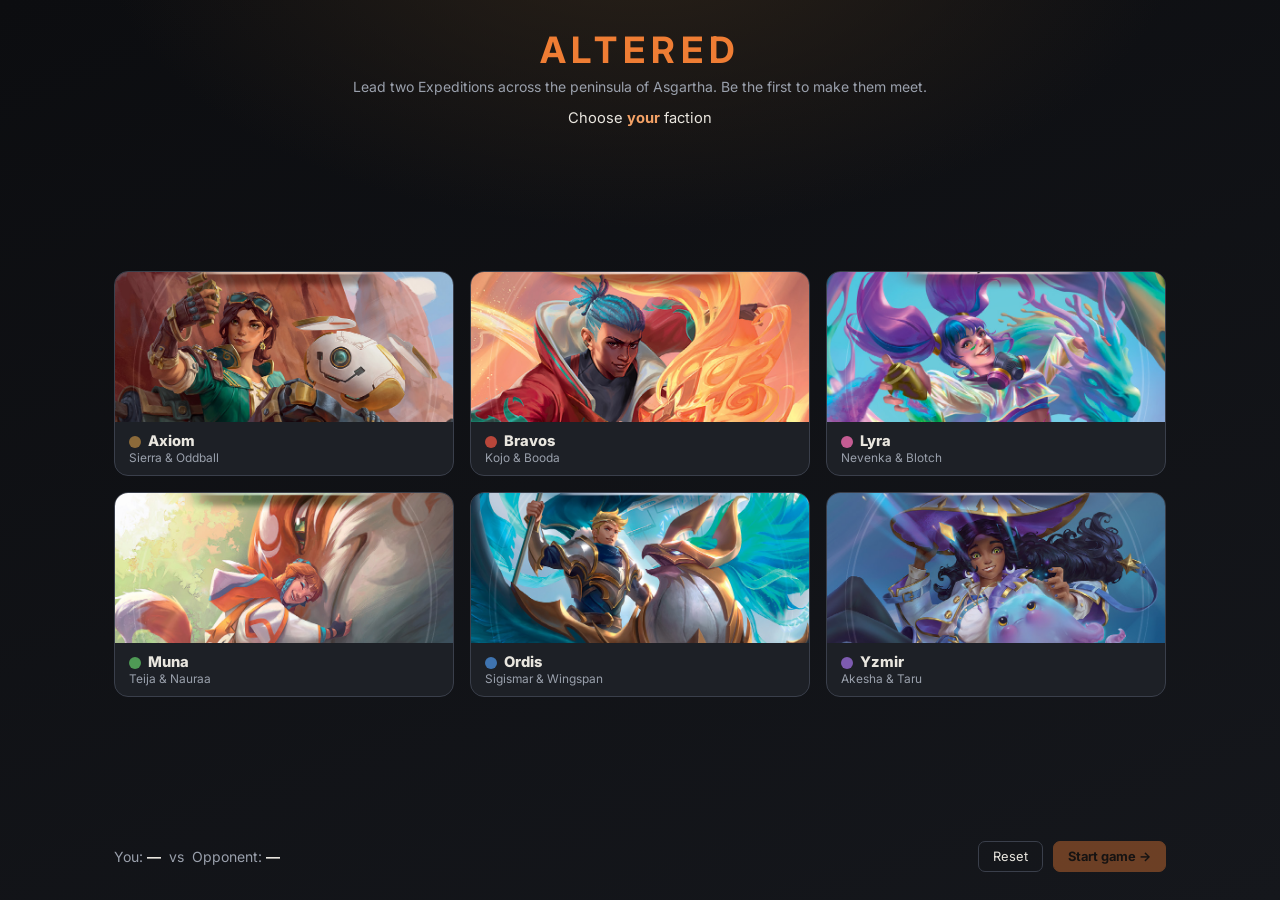
==== deck_select.html @ 583c6515 "Initial game version" ====
<!DOCTYPE html>
<html lang="en">
<head>
  <meta charset="UTF-8">
  <meta name="viewport" content="width=device-width, initial-scale=1.0">
  <title>Altered TCG — Choose Decks</title>
  <link rel="preconnect" href="https://fonts.googleapis.com">
  <link href="https://fonts.googleapis.com/css2?family=Inter:wght@400;600;700;800&display=swap" rel="stylesheet">
  <link rel="stylesheet" href="css/base.css">
  <link rel="stylesheet" href="css/deck_select.css">
  <script src="js/version.js"></script>
</head>
<body>
  <div id="select-screen">
    <header>
      <h1>ALTERED</h1>
      <p class="tagline">Lead two Expeditions across the peninsula of Asgartha. Be the first to make them meet.</p>
      <p class="step" id="step-label">Choose <b>your</b> faction</p>
    </header>
    <div class="deck-grid" id="deck-grid"></div>
    <footer>
      <div class="chosen" id="chosen"></div>
      <div class="actions">
        <button class="ghost-btn" id="btn-reset">Reset</button>
        <button class="primary-btn" id="btn-start" disabled>Start game →</button>
      </div>
    </footer>
  </div>
  <div id="card-preview"></div>
  <script src="js/cards.js"></script>
  <script src="js/deck_select.js"></script>
</body>
</html>
---- css/base.css ----
/* base.css — design tokens, reset, page shell. Dark slate with the playmat's
   warm orange accent. */
:root {
  --bg-0: #0c0d10;
  --bg-1: #15171c;
  --bg-2: #1d2026;
  --bg-3: #282c34;
  --line: #3a3f4b;
  --ink: #e9e6df;
  --muted: #9aa0ac;
  --accent: #ef7d34;          /* playmat orange */
  --accent-soft: #f4a266;
  --good: #5fcf80;
  --bad: #ff6b6b;
  --forest: #4aa758;
  --mountain: #d98a3a;
  --water: #4a9fd8;
  --you: #46b3e6;
  --opp: #e8634a;
  --card-radius: 7px;
  --shadow: 0 5px 16px rgba(0, 0, 0, 0.5);
  /* Faction hues */
  --AX: #8c6a3a; --BR: #b8463a; --LY: #c45c93; --MU: #4f9a55; --OR: #3f74b0; --YZ: #7d5bb0;
  font-size: 14px;
}

* { box-sizing: border-box; margin: 0; padding: 0; }

body {
  font-family: 'Inter', 'Segoe UI', system-ui, sans-serif;
  color: var(--ink);
  background:
    radial-gradient(900px 500px at 50% -8%, #2a2118 0%, transparent 60%),
    linear-gradient(160deg, var(--bg-0), var(--bg-1));
  min-height: 100vh;
  overflow: hidden;
}

h1, h2, h3 { font-weight: 700; letter-spacing: 0.01em; }

#layout { display: grid; grid-template-columns: 1fr 290px; height: 100vh; }

::-webkit-scrollbar { width: 8px; height: 8px; }
::-webkit-scrollbar-thumb { background: var(--bg-3); border-radius: 6px; }
::-webkit-scrollbar-track { background: transparent; }

button {
  cursor: pointer; font-family: inherit; color: var(--ink);
  background: var(--bg-3); border: 1px solid var(--line); border-radius: 7px;
  padding: 7px 14px; font-size: 0.92rem; transition: background 0.12s, border-color 0.12s;
}
button:hover:not(:disabled) { background: #333945; border-color: var(--accent); }
button:disabled { cursor: not-allowed; opacity: 0.4; }
.primary-btn { background: var(--accent); border-color: var(--accent); color: #1a0f06; font-weight: 700; }
.primary-btn:hover:not(:disabled) { background: var(--accent-soft); }
.ghost-btn { background: transparent; }
---- css/deck_select.css ----
/* deck_select.css — faction selection screen */
#select-screen { max-width: 1100px; margin: 0 auto; padding: 28px 24px; height: 100vh; display: flex; flex-direction: column; }
#select-screen header { text-align: center; margin-bottom: 18px; }
#select-screen h1 { font-size: 2.6rem; letter-spacing: 0.16em; color: var(--accent); }
.tagline { color: var(--muted); margin-top: 6px; }
.step { margin-top: 14px; font-size: 1.05rem; }
.step b { color: var(--accent-soft); }

.deck-grid { display: grid; grid-template-columns: repeat(3, 1fr); gap: 16px; flex: 1 1 auto; align-content: center; }
.deck-tile {
  position: relative; border: 1px solid var(--line); border-radius: 14px; overflow: hidden; cursor: pointer;
  background: var(--bg-2); transition: transform 0.13s, border-color 0.13s, box-shadow 0.13s; display: flex; flex-direction: column;
}
.deck-tile:hover { transform: translateY(-4px); border-color: var(--accent); box-shadow: var(--shadow); }
.deck-tile img { width: 100%; height: 150px; object-fit: cover; object-position: center 22%; }
.deck-tile .info { padding: 10px 14px; }
.deck-tile .fac { font-weight: 800; font-size: 1.05rem; }
.deck-tile .hero { color: var(--muted); font-size: 0.85rem; }
.deck-tile .fac-chip { display: inline-block; width: 12px; height: 12px; border-radius: 50%; margin-right: 7px; vertical-align: middle; }
.deck-tile.sel-you { border-color: var(--you); box-shadow: 0 0 0 2px var(--you); }
.deck-tile.sel-opp { border-color: var(--opp); box-shadow: 0 0 0 2px var(--opp); }
.deck-tile .pick-badge {
  position: absolute; top: 10px; right: 10px; padding: 4px 10px; border-radius: 20px; font-size: 0.75rem; font-weight: 800; color: #0c0d10;
}
.deck-tile.sel-you .pick-badge { background: var(--you); } .deck-tile.sel-opp .pick-badge { background: var(--opp); }

footer { display: flex; justify-content: space-between; align-items: center; margin-top: 18px; }
.chosen { color: var(--muted); }
.chosen b { color: var(--ink); }
.actions { display: flex; gap: 10px; }
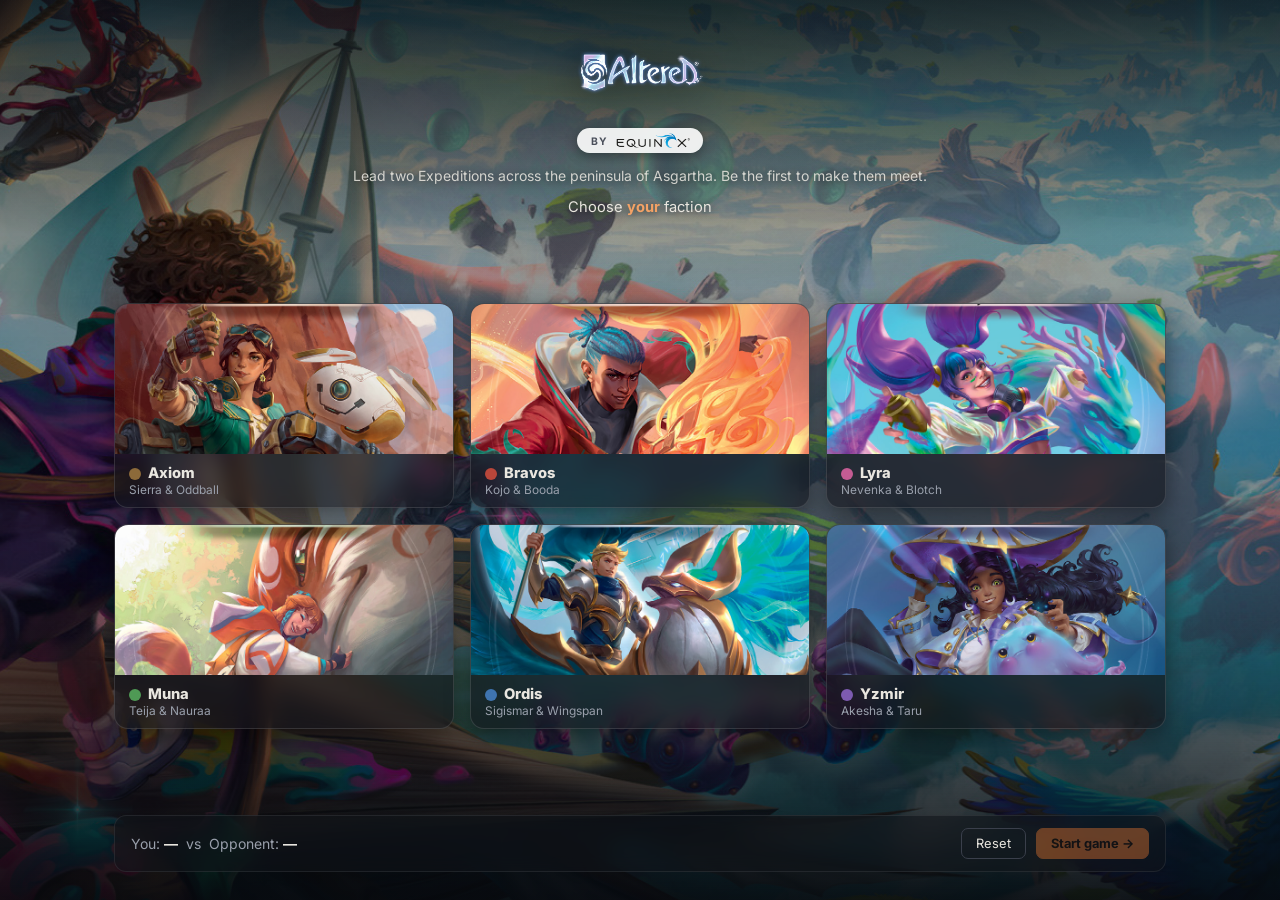
==== commit de01d6c8: "Revamp deck-select: Altered/Equinox branding + animated key-art background - Replace the ALTERED wor" ====
--- a/deck_select.html
+++ b/deck_select.html
@@ -11,9 +11,14 @@
   <script src="js/version.js"></script>
 </head>
 <body>
+  <div id="bg-stage" aria-hidden="true"></div>
+  <div id="bg-scrim" aria-hidden="true"></div>
   <div id="select-screen">
     <header>
-      <h1>ALTERED</h1>
+      <div class="brand">
+        <img class="brand-logo" src="assets/logos/altered-logo-color.png" alt="Altered">
+        <div class="brand-by"><span>by</span><img src="assets/logos/equinox-logo-black.png" alt="Equinox"></div>
+      </div>
       <p class="tagline">Lead two Expeditions across the peninsula of Asgartha. Be the first to make them meet.</p>
       <p class="step" id="step-label">Choose <b>your</b> faction</p>
     </header>
@@ -27,6 +32,7 @@
     </footer>
   </div>
   <div id="card-preview"></div>
+  <script src="js/bg_slideshow.js"></script>
   <script src="js/cards.js"></script>
   <script src="js/deck_select.js"></script>
 </body>
--- a/css/base.css
+++ b/css/base.css
@@ -19,6 +19,7 @@
   --opp: #e8634a;
   --card-radius: 7px;
   --shadow: 0 5px 16px rgba(0, 0, 0, 0.5);
+  --frame: rgba(255, 255, 255, 0.72);    /* playmat zone-frame lines */
   /* Faction hues */
   --AX: #8c6a3a; --BR: #b8463a; --LY: #c45c93; --MU: #4f9a55; --OR: #3f74b0; --YZ: #7d5bb0;
   font-size: 14px;
--- a/css/deck_select.css
+++ b/css/deck_select.css
@@ -1,30 +1,107 @@
 /* deck_select.css — faction selection screen */
-#select-screen { max-width: 1100px; margin: 0 auto; padding: 28px 24px; height: 100vh; display: flex; flex-direction: column; }
+
+/* On this screen the animated key-art is the backdrop; drop the base gradient. */
+body { background: #07090d; }
+
+/* ---- Animated background slideshow ---------------------------------- */
+#bg-stage { position: fixed; inset: 0; z-index: 0; overflow: hidden; background: #07090d; }
+#bg-scrim {
+  position: fixed; inset: 0; z-index: 1; pointer-events: none;
+  background:
+    radial-gradient(130% 90% at 50% -10%, rgba(7, 9, 13, 0.28), transparent 55%),
+    linear-gradient(180deg,
+      rgba(7, 9, 13, 0.80) 0%,
+      rgba(7, 9, 13, 0.34) 26%,
+      rgba(7, 9, 13, 0.40) 64%,
+      rgba(7, 9, 13, 0.94) 100%);
+}
+.bg-slide {
+  position: absolute; inset: 0; opacity: 0;
+  transition: opacity 1.6s ease-in-out; will-change: opacity;
+}
+.bg-slide.active { opacity: 1; }
+.bg-slide .kb {
+  position: absolute; inset: -8%;
+  background-size: cover; background-position: center;
+  transform-origin: center; will-change: transform;
+}
+
+@keyframes kb1 { from { transform: scale(1.00) translate(0, 0); }      to { transform: scale(1.13) translate(-3%, -2%); } }
+@keyframes kb2 { from { transform: scale(1.14) translate(2%, 2%); }     to { transform: scale(1.00) translate(0, 0); } }
+@keyframes kb3 { from { transform: scale(1.05) translate(-2%, 2%); }    to { transform: scale(1.16) translate(2%, -2%); } }
+@keyframes kb4 { from { transform: scale(1.08) translate(3%, -2%); }    to { transform: scale(1.17) translate(-2%, 2%); } }
+@keyframes kb5 { from { transform: scale(1.00) translate(0, -3%); }     to { transform: scale(1.13) translate(0, 3%); } }
+@keyframes kb6 { from { transform: scale(1.15) translate(-3%, 0); }     to { transform: scale(1.05) translate(3%, 0); } }
+.bg-slide .kb.kb1 { animation: kb1 18s ease-out forwards; }
+.bg-slide .kb.kb2 { animation: kb2 18s ease-out forwards; }
+.bg-slide .kb.kb3 { animation: kb3 18s ease-out forwards; }
+.bg-slide .kb.kb4 { animation: kb4 18s ease-out forwards; }
+.bg-slide .kb.kb5 { animation: kb5 18s ease-out forwards; }
+.bg-slide .kb.kb6 { animation: kb6 18s ease-out forwards; }
+
+@media (prefers-reduced-motion: reduce) {
+  .bg-slide { transition: none; }
+  .bg-slide .kb { animation: none !important; }
+}
+
+/* ---- Layout --------------------------------------------------------- */
+#select-screen {
+  position: relative; z-index: 2;
+  max-width: 1100px; margin: 0 auto; padding: 28px 24px; height: 100vh;
+  display: flex; flex-direction: column;
+}
 #select-screen header { text-align: center; margin-bottom: 18px; }
-#select-screen h1 { font-size: 2.6rem; letter-spacing: 0.16em; color: var(--accent); }
-.tagline { color: var(--muted); margin-top: 6px; }
-.step { margin-top: 14px; font-size: 1.05rem; }
+
+/* ---- Branding ------------------------------------------------------- */
+.brand { display: flex; flex-direction: column; align-items: center; gap: 8px; }
+.brand-logo {
+  height: 92px; max-width: 86%; object-fit: contain;
+  filter: drop-shadow(0 6px 22px rgba(0, 0, 0, 0.55));
+}
+.brand-by {
+  display: inline-flex; align-items: center; gap: 8px;
+  padding: 5px 13px 5px 14px; border-radius: 999px;
+  background: rgba(255, 255, 255, 0.9); backdrop-filter: blur(3px);
+  box-shadow: 0 3px 12px rgba(0, 0, 0, 0.35);
+}
+.brand-by span {
+  color: #4a4f5b; font-size: 0.74rem; font-weight: 700;
+  letter-spacing: 0.08em; text-transform: uppercase;
+}
+.brand-by img { height: 15px; display: block; }
+
+.tagline { color: var(--ink); opacity: 0.86; margin-top: 14px; text-shadow: 0 1px 8px rgba(0, 0, 0, 0.7); }
+.step { margin-top: 14px; font-size: 1.05rem; text-shadow: 0 1px 8px rgba(0, 0, 0, 0.7); }
 .step b { color: var(--accent-soft); }
 
+/* ---- Faction grid (glass tiles over the art) ------------------------ */
 .deck-grid { display: grid; grid-template-columns: repeat(3, 1fr); gap: 16px; flex: 1 1 auto; align-content: center; }
 .deck-tile {
-  position: relative; border: 1px solid var(--line); border-radius: 14px; overflow: hidden; cursor: pointer;
-  background: var(--bg-2); transition: transform 0.13s, border-color 0.13s, box-shadow 0.13s; display: flex; flex-direction: column;
+  position: relative; border: 1px solid rgba(255, 255, 255, 0.12); border-radius: 14px; overflow: hidden; cursor: pointer;
+  background: rgba(18, 20, 26, 0.62); backdrop-filter: blur(10px) saturate(120%);
+  box-shadow: 0 8px 24px rgba(0, 0, 0, 0.45);
+  transition: transform 0.13s, border-color 0.13s, box-shadow 0.13s; display: flex; flex-direction: column;
 }
-.deck-tile:hover { transform: translateY(-4px); border-color: var(--accent); box-shadow: var(--shadow); }
+.deck-tile:hover { transform: translateY(-4px); border-color: var(--accent); box-shadow: 0 12px 30px rgba(0, 0, 0, 0.6); }
 .deck-tile img { width: 100%; height: 150px; object-fit: cover; object-position: center 22%; }
 .deck-tile .info { padding: 10px 14px; }
 .deck-tile .fac { font-weight: 800; font-size: 1.05rem; }
 .deck-tile .hero { color: var(--muted); font-size: 0.85rem; }
 .deck-tile .fac-chip { display: inline-block; width: 12px; height: 12px; border-radius: 50%; margin-right: 7px; vertical-align: middle; }
-.deck-tile.sel-you { border-color: var(--you); box-shadow: 0 0 0 2px var(--you); }
-.deck-tile.sel-opp { border-color: var(--opp); box-shadow: 0 0 0 2px var(--opp); }
+.deck-tile.sel-you { border-color: var(--you); box-shadow: 0 0 0 2px var(--you), 0 8px 24px rgba(0, 0, 0, 0.45); }
+.deck-tile.sel-opp { border-color: var(--opp); box-shadow: 0 0 0 2px var(--opp), 0 8px 24px rgba(0, 0, 0, 0.45); }
 .deck-tile .pick-badge {
   position: absolute; top: 10px; right: 10px; padding: 4px 10px; border-radius: 20px; font-size: 0.75rem; font-weight: 800; color: #0c0d10;
 }
 .deck-tile.sel-you .pick-badge { background: var(--you); } .deck-tile.sel-opp .pick-badge { background: var(--opp); }
 
-footer { display: flex; justify-content: space-between; align-items: center; margin-top: 18px; }
+/* ---- Footer --------------------------------------------------------- */
+footer {
+  display: flex; justify-content: space-between; align-items: center; margin-top: 18px;
+  padding: 12px 16px; border-radius: 12px;
+  background: rgba(18, 20, 26, 0.55); backdrop-filter: blur(10px);
+  border: 1px solid rgba(255, 255, 255, 0.08);
+}
 .chosen { color: var(--muted); }
 .chosen b { color: var(--ink); }
 .actions { display: flex; gap: 10px; }
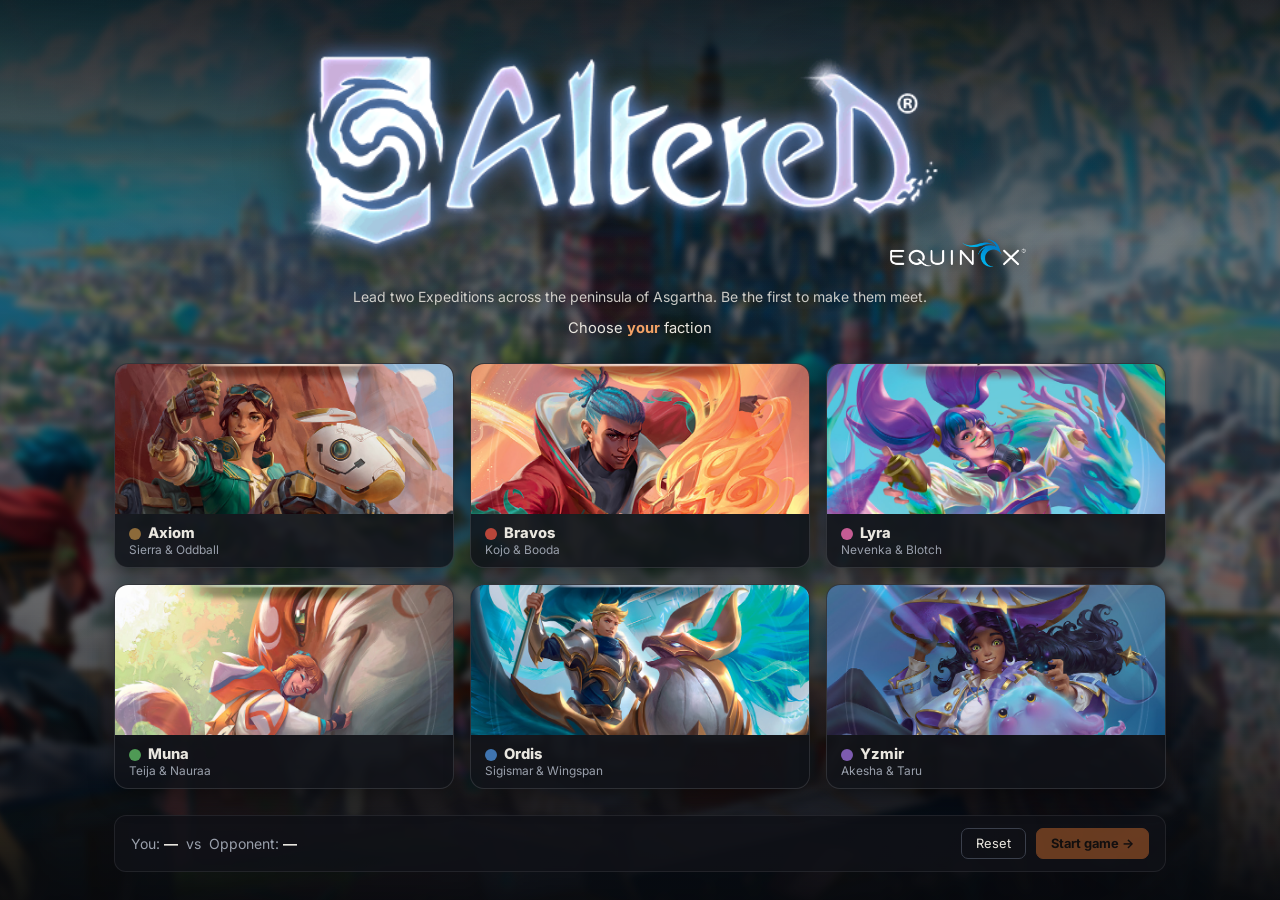
==== commit 5928d19c: "deck-select: white Equinox mark tucked under logo's bottom-right (no pill/BY) Drop the 'BY' label an" ====
--- a/deck_select.html
+++ b/deck_select.html
@@ -17,7 +17,7 @@
     <header>
       <div class="brand">
         <img class="brand-logo" src="assets/logos/altered-logo-color.png" alt="Altered">
-        <div class="brand-by"><span>by</span><img src="assets/logos/equinox-logo-black.png" alt="Equinox"></div>
+        <img class="brand-eq" src="assets/logos/equinox-logo-white.png" alt="by Equinox">
       </div>
       <p class="tagline">Lead two Expeditions across the peninsula of Asgartha. Be the first to make them meet.</p>
       <p class="step" id="step-label">Choose <b>your</b> faction</p>
--- a/css/deck_select.css
+++ b/css/deck_select.css
@@ -24,6 +24,10 @@
   position: absolute; inset: -8%;
   background-size: cover; background-position: center;
   transform-origin: center; will-change: transform;
+  /* Color-grade + soft focus so the art reads as a backdrop, not foreground.
+     A regular filter rasterizes with the layer (once per image), so unlike
+     backdrop-filter it does NOT recompute every animation frame. */
+  filter: brightness(0.72) contrast(1.05) saturate(1.12) blur(3px);
 }
 
 @keyframes kb1 { from { transform: scale(1.00) translate(0, 0); }      to { transform: scale(1.13) translate(-3%, -2%); } }
@@ -53,22 +57,20 @@
 #select-screen header { text-align: center; margin-bottom: 18px; }
 
 /* ---- Branding ------------------------------------------------------- */
-.brand { display: flex; flex-direction: column; align-items: center; gap: 8px; }
+.brand { position: relative; display: inline-block; }
 .brand-logo {
-  height: 92px; max-width: 86%; object-fit: contain;
-  filter: drop-shadow(0 6px 22px rgba(0, 0, 0, 0.55));
+  display: block;
+  height: 27vh; max-height: 380px; max-width: 94%; object-fit: contain;
+  filter: drop-shadow(0 8px 30px rgba(0, 0, 0, 0.6));
 }
-.brand-by {
-  display: inline-flex; align-items: center; gap: 8px;
-  padding: 5px 13px 5px 14px; border-radius: 999px;
-  background: rgba(255, 255, 255, 0.9); backdrop-filter: blur(3px);
-  box-shadow: 0 3px 12px rgba(0, 0, 0, 0.35);
+/* White Equinox sub-brand tucked under the wordmark's bottom-right, nudged right. */
+.brand-eq {
+  position: absolute; right: 0; bottom: 4px;
+  transform: translateX(32px);
+  height: clamp(22px, 3.1vh, 36px); object-fit: contain;
+  filter: drop-shadow(0 2px 7px rgba(0, 0, 0, 0.7));
+  pointer-events: none;
 }
-.brand-by span {
-  color: #4a4f5b; font-size: 0.74rem; font-weight: 700;
-  letter-spacing: 0.08em; text-transform: uppercase;
-}
-.brand-by img { height: 15px; display: block; }
 
 .tagline { color: var(--ink); opacity: 0.86; margin-top: 14px; text-shadow: 0 1px 8px rgba(0, 0, 0, 0.7); }
 .step { margin-top: 14px; font-size: 1.05rem; text-shadow: 0 1px 8px rgba(0, 0, 0, 0.7); }
@@ -78,7 +80,7 @@
 .deck-grid { display: grid; grid-template-columns: repeat(3, 1fr); gap: 16px; flex: 1 1 auto; align-content: center; }
 .deck-tile {
   position: relative; border: 1px solid rgba(255, 255, 255, 0.12); border-radius: 14px; overflow: hidden; cursor: pointer;
-  background: rgba(18, 20, 26, 0.62); backdrop-filter: blur(10px) saturate(120%);
+  background: rgba(16, 18, 24, 0.84);
   box-shadow: 0 8px 24px rgba(0, 0, 0, 0.45);
   transition: transform 0.13s, border-color 0.13s, box-shadow 0.13s; display: flex; flex-direction: column;
 }
@@ -99,7 +101,7 @@
 footer {
   display: flex; justify-content: space-between; align-items: center; margin-top: 18px;
   padding: 12px 16px; border-radius: 12px;
-  background: rgba(18, 20, 26, 0.55); backdrop-filter: blur(10px);
+  background: rgba(16, 18, 24, 0.82);
   border: 1px solid rgba(255, 255, 255, 0.08);
 }
 .chosen { color: var(--muted); }
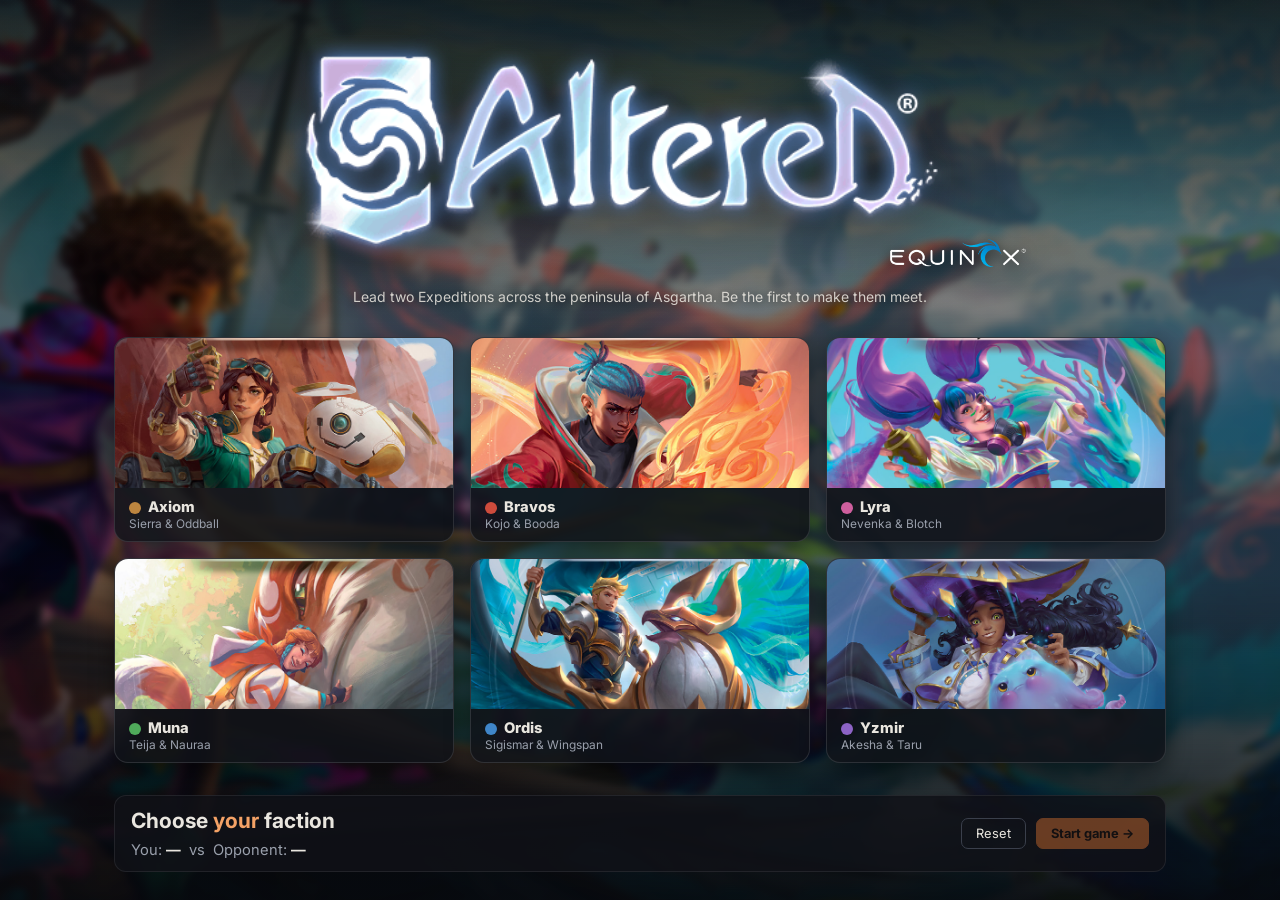
==== commit a2fc2ff5: "deck select: move hint into footer (bigger) + allow mirror matchups Co-Authored-By: Claude Opus 4.8 " ====
--- a/deck_select.html
+++ b/deck_select.html
@@ -20,11 +20,13 @@
         <img class="brand-eq" src="assets/logos/equinox-logo-white.png" alt="by Equinox">
       </div>
       <p class="tagline">Lead two Expeditions across the peninsula of Asgartha. Be the first to make them meet.</p>
-      <p class="step" id="step-label">Choose <b>your</b> faction</p>
     </header>
     <div class="deck-grid" id="deck-grid"></div>
     <footer>
-      <div class="chosen" id="chosen"></div>
+      <div class="footer-text">
+        <p class="step" id="step-label">Choose <b>your</b> faction</p>
+        <div class="chosen" id="chosen"></div>
+      </div>
       <div class="actions">
         <button class="ghost-btn" id="btn-reset">Reset</button>
         <button class="primary-btn" id="btn-start" disabled>Start game →</button>
--- a/css/base.css
+++ b/css/base.css
@@ -8,8 +8,15 @@
   --line: #3a3f4b;
   --ink: #e9e6df;
   --muted: #9aa0ac;
+  /* --accent / --accent-soft / --accent-glow are the live UI theme; ui.js overrides
+     them per the human player's faction (see FACTION_THEME). Default = playmat orange.
+     --accent-glow is an "r, g, b" triple for use inside rgba() glows. */
   --accent: #ef7d34;          /* playmat orange */
   --accent-soft: #f4a266;
+  --accent-glow: 239, 125, 52;
+  /* Opponent accent (bot's faction); ui.js overrides. The .opp-area re-scopes
+     --accent* to these so every accent inside the opponent's board reads as the bot. */
+  --accent-opp: #ef7d34; --accent-opp-soft: #f4a266; --accent-opp-glow: 239, 125, 52;
   --good: #5fcf80;
   --bad: #ff6b6b;
   --forest: #4aa758;
@@ -20,8 +27,10 @@
   --card-radius: 7px;
   --shadow: 0 5px 16px rgba(0, 0, 0, 0.5);
   --frame: rgba(255, 255, 255, 0.72);    /* playmat zone-frame lines */
-  /* Faction hues */
-  --AX: #8c6a3a; --BR: #b8463a; --LY: #c45c93; --MU: #4f9a55; --OR: #3f74b0; --YZ: #7d5bb0;
+  /* Faction hues (deck chips + the per-faction UI accent) */
+  --AX: #bd853f; --BR: #cf4b3c; --LY: #cf5f9e; --MU: #4faa5b; --OR: #3f86c9; --YZ: #8d63c6;
+  /* Brighter "neon" variants — used only for the Hero/Companion track-token rings */
+  --AX-neon: #ffb74d; --BR-neon: #ff5a47; --LY-neon: #ff79c6; --MU-neon: #5fe072; --OR-neon: #54a8ff; --YZ-neon: #b07cff;
   font-size: 14px;
 }
 
--- a/css/deck_select.css
+++ b/css/deck_select.css
@@ -73,7 +73,7 @@
 }
 
 .tagline { color: var(--ink); opacity: 0.86; margin-top: 14px; text-shadow: 0 1px 8px rgba(0, 0, 0, 0.7); }
-.step { margin-top: 14px; font-size: 1.05rem; text-shadow: 0 1px 8px rgba(0, 0, 0, 0.7); }
+.step { margin: 0; font-size: 1.5rem; font-weight: 700; }
 .step b { color: var(--accent-soft); }
 
 /* ---- Faction grid (glass tiles over the art) ------------------------ */
@@ -84,7 +84,7 @@
   box-shadow: 0 8px 24px rgba(0, 0, 0, 0.45);
   transition: transform 0.13s, border-color 0.13s, box-shadow 0.13s; display: flex; flex-direction: column;
 }
-.deck-tile:hover { transform: translateY(-4px); border-color: var(--accent); box-shadow: 0 12px 30px rgba(0, 0, 0, 0.6); }
+.deck-tile:hover { transform: translateY(-4px); border-color: var(--fac, var(--accent)); box-shadow: 0 12px 30px rgba(0, 0, 0, 0.6); }
 .deck-tile img { width: 100%; height: 150px; object-fit: cover; object-position: center 22%; }
 .deck-tile .info { padding: 10px 14px; }
 .deck-tile .fac { font-weight: 800; font-size: 1.05rem; }
@@ -96,6 +96,8 @@
   position: absolute; top: 10px; right: 10px; padding: 4px 10px; border-radius: 20px; font-size: 0.75rem; font-weight: 800; color: #0c0d10;
 }
 .deck-tile.sel-you .pick-badge { background: var(--you); } .deck-tile.sel-opp .pick-badge { background: var(--opp); }
+.deck-tile.sel-both { border-color: var(--you); box-shadow: 0 0 0 2px var(--you), 0 0 0 4px var(--opp), 0 8px 24px rgba(0, 0, 0, 0.45); }
+.deck-tile.sel-both .pick-badge { background: linear-gradient(90deg, var(--you), var(--opp)); }
 
 /* ---- Footer --------------------------------------------------------- */
 footer {
@@ -104,6 +106,7 @@
   background: rgba(16, 18, 24, 0.82);
   border: 1px solid rgba(255, 255, 255, 0.08);
 }
-.chosen { color: var(--muted); }
+.footer-text { display: flex; flex-direction: column; gap: 8px; text-align: left; }
+.chosen { color: var(--muted); font-size: 1.05rem; }
 .chosen b { color: var(--ink); }
-.actions { display: flex; gap: 10px; }
+.actions { display: flex; gap: 10px; flex-shrink: 0; }
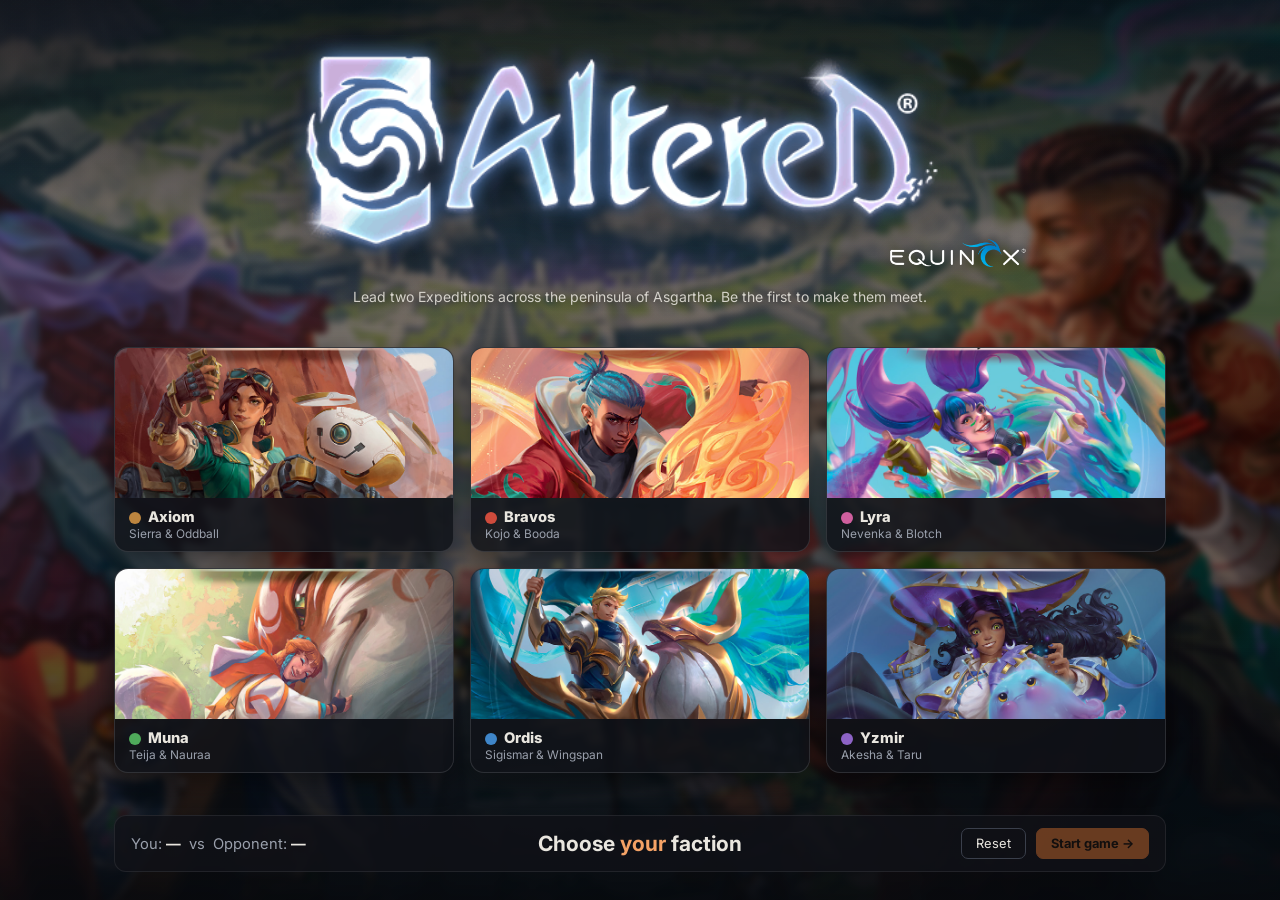
==== commit 8d298d41: "deck select: center the hint label in the footer Co-Authored-By: Claude Opus 4.8 <noreply@anthropic." ====
--- a/deck_select.html
+++ b/deck_select.html
@@ -23,10 +23,8 @@
     </header>
     <div class="deck-grid" id="deck-grid"></div>
     <footer>
-      <div class="footer-text">
-        <p class="step" id="step-label">Choose <b>your</b> faction</p>
-        <div class="chosen" id="chosen"></div>
-      </div>
+      <div class="chosen" id="chosen"></div>
+      <p class="step" id="step-label">Choose <b>your</b> faction</p>
       <div class="actions">
         <button class="ghost-btn" id="btn-reset">Reset</button>
         <button class="primary-btn" id="btn-start" disabled>Start game →</button>
--- a/css/deck_select.css
+++ b/css/deck_select.css
@@ -101,12 +101,12 @@
 
 /* ---- Footer --------------------------------------------------------- */
 footer {
-  display: flex; justify-content: space-between; align-items: center; margin-top: 18px;
+  display: grid; grid-template-columns: 1fr auto 1fr; align-items: center; margin-top: 18px;
   padding: 12px 16px; border-radius: 12px;
   background: rgba(16, 18, 24, 0.82);
   border: 1px solid rgba(255, 255, 255, 0.08);
 }
-.footer-text { display: flex; flex-direction: column; gap: 8px; text-align: left; }
-.chosen { color: var(--muted); font-size: 1.05rem; }
+.step { justify-self: center; text-align: center; }
+.chosen { justify-self: start; color: var(--muted); font-size: 1.05rem; }
 .chosen b { color: var(--ink); }
-.actions { display: flex; gap: 10px; flex-shrink: 0; }
+.actions { justify-self: end; display: flex; gap: 10px; flex-shrink: 0; }
